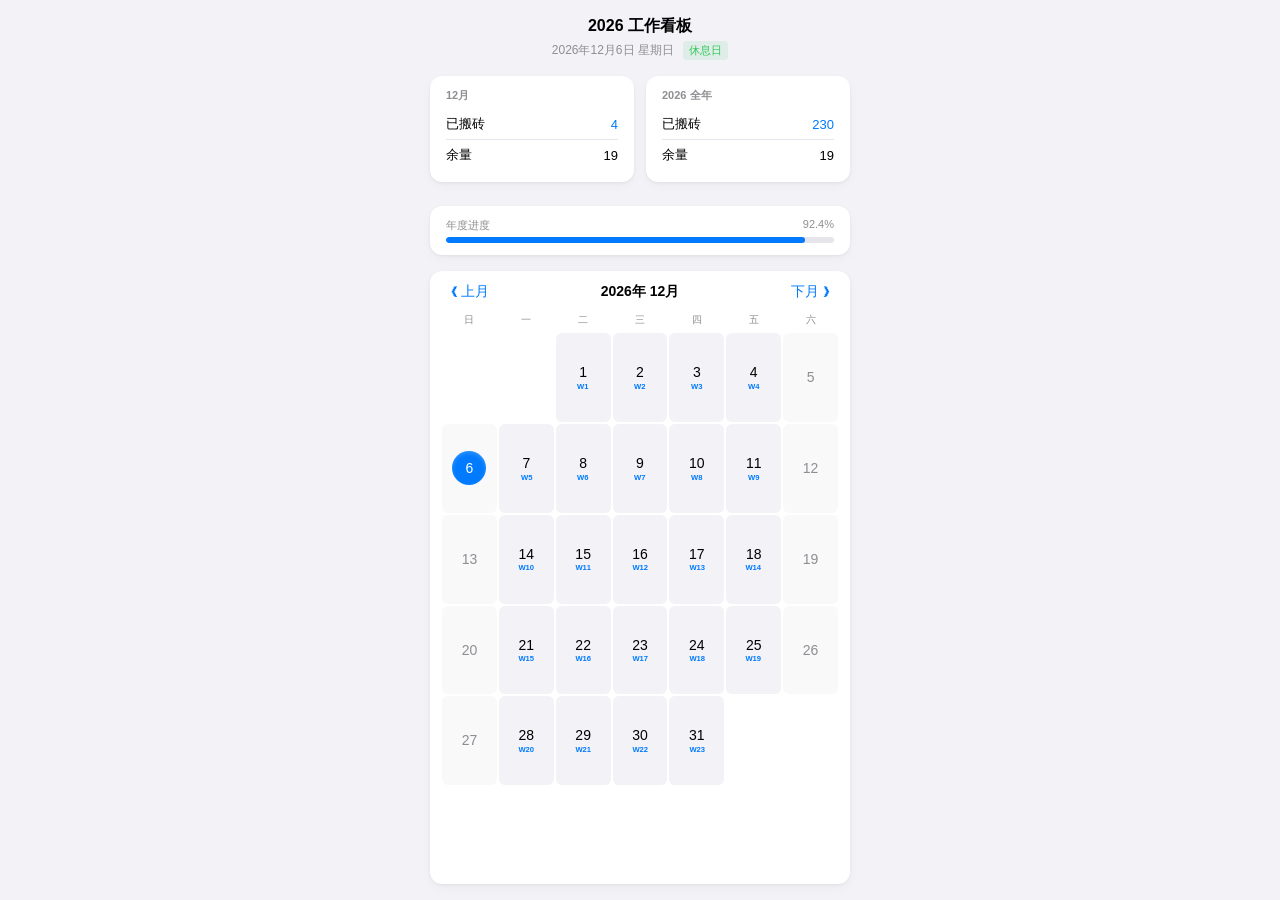
==== 工作日统计2026.html @ dcd43a5a "test" ====
<!doctype html>
<html lang="zh-CN">
  <head>
    <meta charset="UTF-8" />
    <meta
      name="viewport"
      content="width=device-width, initial-scale=1.0, maximum-scale=1.0, user-scalable=no"
    />
    <title>2026 工作日看板</title>
    <style>
      :root {
        --bg-color: #f2f2f7; /* iOS System Gray 6 */
        --card-bg: #ffffff;
        --text-main: #000000;
        --text-sec: #8e8e93; /* iOS System Gray */
        --blue: #007aff; /* iOS Blue */
        --red: #ff3b30; /* iOS Red */
        --green: #34c759; /* iOS Green */
        --border: #e5e5ea; /* iOS separator */
      }

      * {
        box-sizing: border-box;
        -webkit-tap-highlight-color: transparent;
      }

      body {
        font-family:
          -apple-system, BlinkMacSystemFont, "SF Pro Text", "Helvetica Neue",
          Arial, sans-serif;
        background-color: var(--bg-color);
        color: var(--text-main);
        margin: 0;
        padding: 16px;
        display: flex;
        justify-content: center;
        height: 100vh;
        overflow: hidden; /* 禁用全局滚动 */
        position: relative; /* 为词云层提供定位参考 */
      }

      /* 主体应用容器 - 提权盖在词云之上 */
      .app-container {
        width: 100%;
        max-width: 420px;
        display: flex;
        flex-direction: column;
        gap: 16px;
        height: 100%;
        z-index: 10;
      }

      /* 优化：增加高级质感阴影 */
      .card {
        background-color: var(--card-bg);
        border-radius: 12px;
        padding: 12px 16px;
        /* 两层阴影：一层大的环境光晕，一层小的实体投影 */
        box-shadow:
          0 4px 12px rgba(0, 0, 0, 0.03),
          0 1px 3px rgba(0, 0, 0, 0.06);
        transition:
          transform 0.2s,
          box-shadow 0.2s;
      }

      .card:hover {
        transform: translateY(-2px);
        box-shadow:
          0 8px 24px rgba(0, 0, 0, 0.04),
          0 2px 6px rgba(0, 0, 0, 0.08);
      }

      /* 头部状态 */
      .header {
        text-align: center;
      }
      .header h1 {
        font-size: 16px;
        font-weight: 600;
        margin: 0 0 4px 0;
      }
      .header .subtitle {
        font-size: 12px;
        color: var(--text-sec);
        margin: 0;
      }
      .status-badge {
        display: inline-block;
        padding: 2px 6px;
        border-radius: 4px;
        font-size: 11px;
        font-weight: 500;
        margin-left: 6px;
      }
      .status-work {
        background: rgba(0, 122, 255, 0.1);
        color: var(--blue);
      }
      .status-rest {
        background: rgba(52, 199, 89, 0.1);
        color: var(--green);
      }

      /* 统计区块 */
      .stats-grid {
        display: grid;
        grid-template-columns: 1fr 1fr;
        gap: 12px;
      }
      .list-group {
        display: flex;
        flex-direction: column;
      }
      .list-title {
        font-size: 11px;
        text-transform: uppercase;
        color: var(--text-sec);
        margin-bottom: 6px;
        font-weight: 600;
      }
      .list-item {
        display: flex;
        justify-content: space-between;
        align-items: center;
        padding: 6px 0;
        font-size: 13px;
        border-bottom: 0.5px solid var(--border);
      }
      .list-item:last-child {
        border-bottom: none;
      }
      .val {
        font-variant-numeric: tabular-nums;
        font-weight: 500;
      }

      /* 进度条 */
      .progress-wrapper {
        margin-top: 8px;
      }
      .progress-header {
        display: flex;
        justify-content: space-between;
        font-size: 11px;
        color: var(--text-sec);
        margin-bottom: 4px;
      }
      .progress-track {
        height: 6px;
        background-color: var(--border);
        border-radius: 3px;
        overflow: hidden;
      }
      .progress-fill {
        height: 100%;
        background-color: var(--blue);
        width: 0%;
        border-radius: 3px;
        transition: width 0.5s ease;
      }

      /* 日历区域 */
      .calendar-section {
        flex: 1;
        display: flex;
        flex-direction: column;
        overflow: hidden;
        padding: 8px 12px;
      }
      .cal-controls {
        display: flex;
        justify-content: space-between;
        align-items: center;
        margin-bottom: 8px;
      }
      .cal-controls button {
        background: none;
        border: none;
        color: var(--blue);
        font-size: 14px;
        padding: 4px 8px;
        cursor: pointer;
        font-weight: 500;
      }
      .cal-controls span {
        font-size: 14px;
        font-weight: 600;
        font-feature-settings: "tnum";
      }

      .cal-grid {
        flex: 1;
        display: grid;
        grid-template-rows: auto repeat(6, 1fr);
        grid-template-columns: repeat(7, 1fr);
        gap: 2px;
      }
      .cal-lbl {
        text-align: center;
        font-size: 10px;
        color: var(--text-sec);
        font-weight: 500;
        align-self: end;
        padding-bottom: 4px;
      }

      /* 日历单格 */
      .cal-day {
        background-color: var(--bg-color);
        border-radius: 6px;
        display: flex;
        flex-direction: column; /* 改为上下排布 */
        align-items: center;
        justify-content: center;
        position: relative;
        font-weight: 400;
      }
      /* 日期主数字层 */
      .cal-day > span.day-num {
        font-size: 14px;
        position: relative;
        z-index: 1;
        line-height: 1.2;
      }

      .cal-day.empty {
        background: none;
      }

      /* 状态色 */
      .day-work {
        color: var(--text-main);
      }
      .day-rest {
        color: var(--text-sec);
        background-color: #f9f9f9;
      }
      .day-holiday {
        color: var(--red);
        background-color: #fff2f2;
        font-weight: 500;
      }

      /* 
           优化：修复今日高亮圆圈问题
        */
      .day-today {
        color: white !important;
      }
      .day-today::before {
        content: "";
        position: absolute;
        width: clamp(28px, 90%, 34px); /* 稍微调大一点保证能包裹上下两排文字 */
        aspect-ratio: 1;
        background-color: var(--blue);
        border-radius: 50%;
        z-index: 0;
        /* 加一点内阴影提升质感 */
        box-shadow: inset 0 2px 4px rgba(255, 255, 255, 0.2);
      }

      /* 角标精细调整，恢复为上下布局的下半部分 */
      .badge {
        position: relative; /* 放弃 absolute，改回内部流布局定位 */
        font-size: 9px;
        color: var(--blue);
        font-weight: 600;
        line-height: 1;
        margin-top: 1px;
        z-index: 1;
        transform: scale(0.85); /* 稍微缩放一点让它不盖住主体字 */
      }
      /* 今天是工作日，角标变成半透明白 */
      .day-today .badge {
        color: rgba(255, 255, 255, 0.85);
      }
    </style>
  </head>
  <body>
    <div class="app-container">
      <div class="header">
        <h1>2026 工作看板</h1>
        <p class="subtitle" id="date-subtitle"></p>
      </div>

      <div class="stats-grid">
        <div class="card list-group">
          <div class="list-title" id="month-title">本月</div>
          <div class="list-item">
            <span>已搬砖</span>
            <span class="val" style="color: var(--blue)" id="m-pass">0</span>
          </div>
          <div class="list-item">
            <span>余量</span>
            <span class="val" id="m-rem">0</span>
          </div>
        </div>

        <div class="card list-group">
          <div class="list-title">2026 全年</div>
          <div class="list-item">
            <span>已搬砖</span>
            <span class="val" style="color: var(--blue)" id="y-pass">0</span>
          </div>
          <div class="list-item">
            <span>余量</span>
            <span class="val" id="y-rem">0</span>
          </div>
        </div>
      </div>

      <div class="card progress-wrapper">
        <div class="progress-header">
          <span>年度进度</span>
          <span id="prog-txt">0%</span>
        </div>
        <div class="progress-track">
          <div class="progress-fill" id="prog-bar"></div>
        </div>
      </div>

      <div class="card calendar-section">
        <div class="cal-controls">
          <button onclick="changeMonth(-1)">&#10094; 上月</button>
          <span id="cal-lbl">2026年 --月</span>
          <button onclick="changeMonth(1)">下月 &#10095;</button>
        </div>
        <div class="cal-grid" id="cal-grid">
          <!-- JS 渲染 -->
        </div>
      </div>
    </div>

    <script>
      // ===================================
      // 核心业务逻辑
      // ===================================
      const DATA = {
        h: new Set([
          "2026-01-01",
          "2026-01-02",
          "2026-01-03",
          "2026-02-15",
          "2026-02-16",
          "2026-02-17",
          "2026-02-18",
          "2026-02-19",
          "2026-02-20",
          "2026-02-21",
          "2026-02-22",
          "2026-02-23",
          "2026-04-04",
          "2026-04-05",
          "2026-04-06",
          "2026-05-01",
          "2026-05-02",
          "2026-05-03",
          "2026-05-04",
          "2026-05-05",
          "2026-06-19",
          "2026-06-20",
          "2026-06-21",
          "2026-09-25",
          "2026-09-26",
          "2026-09-27",
          "2026-10-01",
          "2026-10-02",
          "2026-10-03",
          "2026-10-04",
          "2026-10-05",
          "2026-10-06",
          "2026-10-07",
        ]),
        w: new Set([
          "2026-01-04",
          "2026-02-14",
          "2026-02-28",
          "2026-04-26",
          "2026-05-10",
          "2026-09-20",
          "2026-09-28",
          "2026-10-10",
        ]),
      };

      const sysT = new Date();
      const t = sysT.getFullYear() === 2026 ? sysT : new Date(2026, 1, 28);
      let viewM = t.getMonth();

      const fmt = (d) =>
        d.getFullYear() +
        "-" +
        String(d.getMonth() + 1).padStart(2, "0") +
        "-" +
        String(d.getDate()).padStart(2, "0");

      function isWork(date) {
        const s = fmt(date);
        if (DATA.w.has(s)) return true;
        if (DATA.h.has(s)) return false;
        const d = date.getDay();
        return d > 0 && d < 6;
      }

      function calc() {
        let yp = 0,
          yt = 0,
          mp = 0,
          mr = 0;
        const s = new Date(2026, 0, 1),
          e = new Date(2026, 11, 31);

        for (let d = new Date(s); d <= e; d.setDate(d.getDate() + 1)) {
          const w = isWork(d);
          if (w) {
            yt++;
            if (d <= t) yp++;
          }
          if (d.getMonth() === t.getMonth() && w) {
            if (d <= t) mp++;
            else mr++;
          }
        }

        document.getElementById("y-pass").innerText = yp;
        document.getElementById("y-rem").innerText = yt - yp;
        document.getElementById("m-pass").innerText = mp;
        document.getElementById("m-rem").innerText = mr;
        document.getElementById("month-title").innerText =
          `${t.getMonth() + 1}月`;

        const pct = ((yp / yt) * 100).toFixed(1);
        document.getElementById("prog-txt").innerText = pct + "%";
        setTimeout(() => {
          document.getElementById("prog-bar").style.width = pct + "%";
        }, 100);

        const tWork = isWork(t);
        const tag = tWork
          ? `<span class="status-badge status-work">工作日</span>`
          : `<span class="status-badge status-rest">休息日</span>`;
        document.getElementById("date-subtitle").innerHTML =
          `${t.getFullYear()}年${t.getMonth() + 1}月${t.getDate()}日 星期${["日", "一", "二", "三", "四", "五", "六"][t.getDay()]} ${tag}`;
      }

      function buildCal(y, m) {
        const grid = document.getElementById("cal-grid");
        grid.innerHTML = "";
        document.getElementById("cal-lbl").innerText = `${y}年 ${m + 1}月`;

        // 标头
        ["日", "一", "二", "三", "四", "五", "六"].forEach((txt) => {
          const di = document.createElement("div");
          di.className = "cal-lbl";
          di.innerText = txt;
          grid.appendChild(di);
        });

        const firstD = new Date(y, m, 1).getDay();
        const days = new Date(y, m + 1, 0).getDate();

        for (let i = 0; i < firstD; i++) {
          const di = document.createElement("div");
          di.className = "cal-day empty";
          grid.appendChild(di);
        }

        let wCnt = 0;
        const todayStr = fmt(t);

        for (let day = 1; day <= days; day++) {
          const date = new Date(y, m, day);
          const str = fmt(date);
          const work = isWork(date);

          if (work) wCnt++;

          const di = document.createElement("div");
          di.className = "cal-day";

          if (work) di.classList.add("day-work");
          else if (DATA.h.has(str)) di.classList.add("day-holiday");
          else di.classList.add("day-rest");

          if (str === todayStr) {
            di.classList.add("day-today");
          }

          // 用内层 span 保护日期数字的独立层级，分离为单独的 HTML
          let innerHTML = `<span class="day-num">${day}</span>`;

          if (work) {
            innerHTML += `<span class="badge">W${wCnt}</span>`;
          }

          di.innerHTML = innerHTML;
          grid.appendChild(di);
        }
      }

      function changeMonth(d) {
        viewM += d;
        if (viewM > 11) {
          viewM = 0;
        }
        if (viewM < 0) {
          viewM = 11;
        }
        buildCal(2026, viewM);
      }

      calc();
      buildCal(2026, viewM);
    </script>
  </body>
</html>
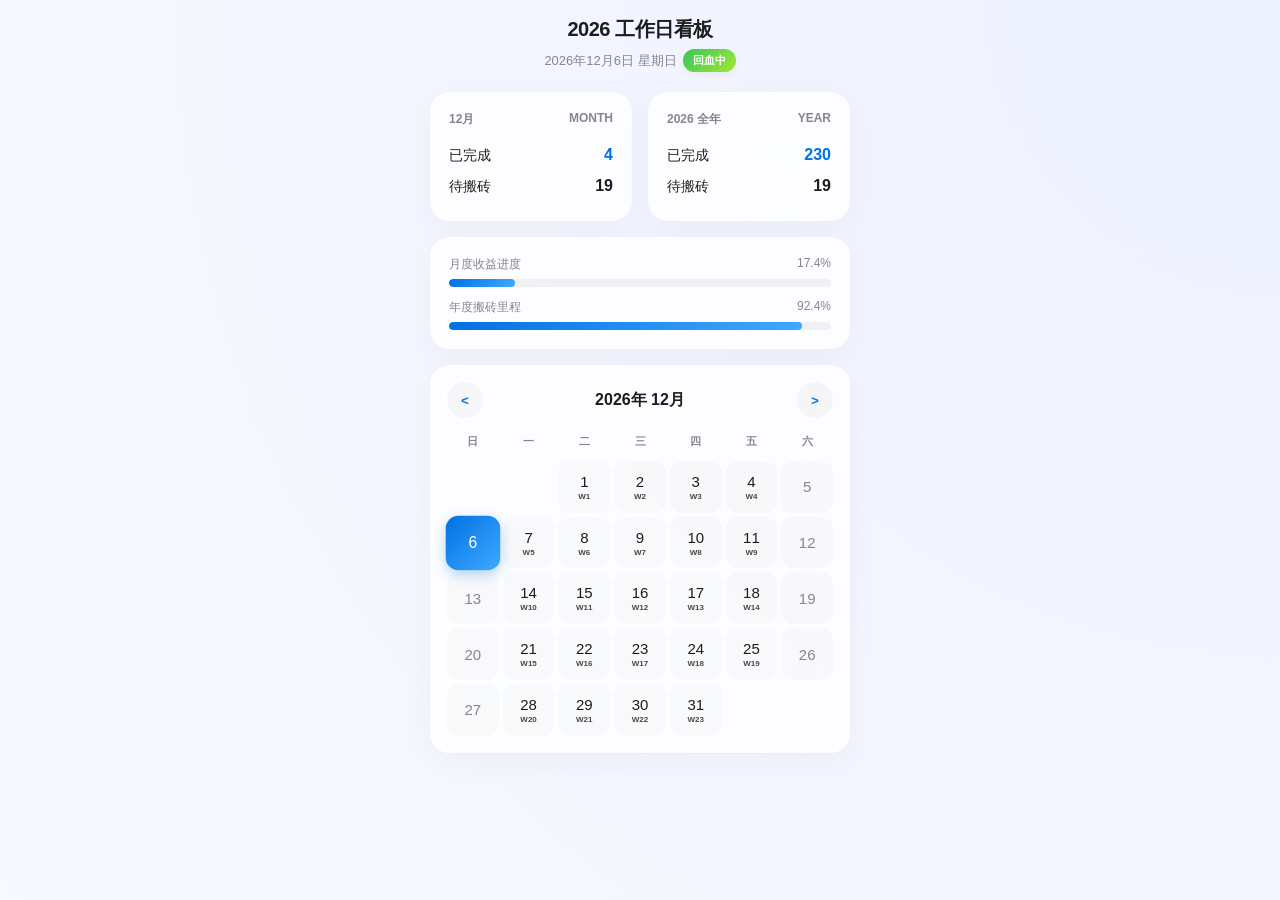
==== commit c5fa539a: "2281640test" ====
--- a/工作日统计2026.html
+++ b/工作日统计2026.html
@@ -4,19 +4,21 @@
     <meta charset="UTF-8" />
     <meta
       name="viewport"
-      content="width=device-width, initial-scale=1.0, maximum-scale=1.0, user-scalable=no"
+      content="width=device-width, initial-scale=1.0, maximum-scale=1.0, user-scalable=no, viewport-fit=cover"
     />
     <title>2026 工作日看板</title>
     <style>
       :root {
-        --bg-color: #f2f2f7; /* iOS System Gray 6 */
-        --card-bg: #ffffff;
-        --text-main: #000000;
-        --text-sec: #8e8e93; /* iOS System Gray */
-        --blue: #007aff; /* iOS Blue */
-        --red: #ff3b30; /* iOS Red */
-        --green: #34c759; /* iOS Green */
-        --border: #e5e5ea; /* iOS separator */
+        --bg-color: #f8f9ff;
+        --card-bg: rgba(255, 255, 255, 0.8);
+        --text-main: #1d1d1f;
+        --text-sec: #86868b;
+        --blue: #0071e3;
+        --blue-grad: linear-gradient(135deg, #0071e3, #40a9ff);
+        --red: #ff3b30;
+        --green: #34c759;
+        --border: rgba(0, 0, 0, 0.05);
+        --glass-border: rgba(255, 255, 255, 0.3);
       }
 
       * {
@@ -28,350 +30,351 @@
         font-family:
           -apple-system, BlinkMacSystemFont, "SF Pro Text", "Helvetica Neue",
           Arial, sans-serif;
-        background-color: var(--bg-color);
+        background: radial-gradient(circle at top right, #eef2ff, #f8f9ff);
         color: var(--text-main);
         margin: 0;
         padding: 16px;
         display: flex;
         justify-content: center;
-        height: 100vh;
-        overflow: hidden; /* 禁用全局滚动 */
-        position: relative; /* 为词云层提供定位参考 */
-      }
-
-      /* 主体应用容器 - 提权盖在词云之上 */
+        min-height: 100vh;
+        overflow-x: hidden;
+      }
+
       .app-container {
         width: 100%;
         max-width: 420px;
         display: flex;
         flex-direction: column;
         gap: 16px;
-        height: 100%;
         z-index: 10;
-      }
-
-      /* 优化：增加高级质感阴影 */
+        padding-bottom: 32px;
+      }
+
       .card {
         background-color: var(--card-bg);
-        border-radius: 12px;
-        padding: 12px 16px;
-        /* 两层阴影：一层大的环境光晕，一层小的实体投影 */
-        box-shadow:
-          0 4px 12px rgba(0, 0, 0, 0.03),
-          0 1px 3px rgba(0, 0, 0, 0.06);
+        backdrop-filter: blur(20px);
+        -webkit-backdrop-filter: blur(20px);
+        border-radius: 20px;
+        padding: 18px;
+        border: 1px solid var(--glass-border);
+        box-shadow: 0 8px 32px rgba(0, 0, 0, 0.04);
         transition:
-          transform 0.2s,
-          box-shadow 0.2s;
-      }
-
-      .card:hover {
-        transform: translateY(-2px);
-        box-shadow:
-          0 8px 24px rgba(0, 0, 0, 0.04),
-          0 2px 6px rgba(0, 0, 0, 0.08);
-      }
-
-      /* 头部状态 */
+          transform 0.3s cubic-bezier(0.34, 1.56, 0.64, 1),
+          box-shadow 0.3s;
+      }
+
+      .card:active {
+        transform: scale(0.98);
+      }
+
       .header {
         text-align: center;
+        margin-bottom: 4px;
       }
       .header h1 {
-        font-size: 16px;
-        font-weight: 600;
-        margin: 0 0 4px 0;
+        font-size: 20px;
+        font-weight: 700;
+        margin: 0 0 6px 0;
+        letter-spacing: -0.5px;
       }
       .header .subtitle {
-        font-size: 12px;
+        font-size: 13px;
         color: var(--text-sec);
         margin: 0;
+        display: flex;
+        align-items: center;
+        justify-content: center;
+        gap: 6px;
       }
       .status-badge {
-        display: inline-block;
-        padding: 2px 6px;
-        border-radius: 4px;
+        padding: 4px 10px;
+        border-radius: 20px;
         font-size: 11px;
-        font-weight: 500;
-        margin-left: 6px;
+        font-weight: 600;
+        box-shadow: 0 2px 8px rgba(0, 0, 0, 0.05);
       }
       .status-work {
-        background: rgba(0, 122, 255, 0.1);
-        color: var(--blue);
+        background: var(--blue-grad);
+        color: white;
       }
       .status-rest {
-        background: rgba(52, 199, 89, 0.1);
-        color: var(--green);
-      }
-
-      /* 统计区块 */
+        background: linear-gradient(135deg, #34c759, #a3e635);
+        color: white;
+      }
+
       .stats-grid {
         display: grid;
         grid-template-columns: 1fr 1fr;
+        gap: 16px;
+      }
+      .list-title {
+        font-size: 12px;
+        color: var(--text-sec);
+        margin-bottom: 12px;
+        font-weight: 600;
+        display: flex;
+        justify-content: space-between;
+      }
+      .list-item {
+        display: flex;
+        justify-content: space-between;
+        align-items: baseline;
+        padding: 6px 0;
+        font-size: 14px;
+      }
+      .val {
+        font-variant-numeric: tabular-nums;
+        font-weight: 700;
+        font-size: 16px;
+      }
+
+      .progress-section {
+        display: flex;
+        flex-direction: column;
         gap: 12px;
       }
-      .list-group {
-        display: flex;
-        flex-direction: column;
-      }
-      .list-title {
-        font-size: 11px;
-        text-transform: uppercase;
+      .progress-group {
+        width: 100%;
+      }
+      .progress-header {
+        display: flex;
+        justify-content: space-between;
+        font-size: 12px;
         color: var(--text-sec);
         margin-bottom: 6px;
-        font-weight: 600;
-      }
-      .list-item {
+        font-weight: 500;
+      }
+      .progress-track {
+        height: 8px;
+        background-color: rgba(0, 0, 0, 0.05);
+        border-radius: 4px;
+        overflow: hidden;
+      }
+      .progress-fill {
+        height: 100%;
+        background: var(--blue-grad);
+        width: 0%;
+        border-radius: 4px;
+        transition: width 1s cubic-bezier(0.16, 1, 0.3, 1);
+      }
+
+      .calendar-section {
+        padding: 16px;
+      }
+      .cal-controls {
         display: flex;
         justify-content: space-between;
         align-items: center;
-        padding: 6px 0;
-        font-size: 13px;
-        border-bottom: 0.5px solid var(--border);
-      }
-      .list-item:last-child {
-        border-bottom: none;
-      }
-      .val {
-        font-variant-numeric: tabular-nums;
-        font-weight: 500;
-      }
-
-      /* 进度条 */
-      .progress-wrapper {
-        margin-top: 8px;
-      }
-      .progress-header {
-        display: flex;
-        justify-content: space-between;
+        margin-bottom: 16px;
+      }
+      .cal-controls button {
+        background: rgba(0, 0, 0, 0.03);
+        border: none;
+        color: var(--blue);
+        width: 36px;
+        height: 36px;
+        border-radius: 18px;
+        display: flex;
+        align-items: center;
+        justify-content: center;
+        cursor: pointer;
+        transition: background 0.2s;
+      }
+      .cal-controls button:hover {
+        background: rgba(0, 0, 0, 0.06);
+      }
+      .cal-controls span {
+        font-size: 16px;
+        font-weight: 700;
+      }
+
+      .cal-grid {
+        display: grid;
+        grid-template-columns: repeat(7, 1fr);
+        gap: 4px;
+      }
+      .cal-lbl {
+        text-align: center;
         font-size: 11px;
         color: var(--text-sec);
-        margin-bottom: 4px;
-      }
-      .progress-track {
-        height: 6px;
-        background-color: var(--border);
-        border-radius: 3px;
-        overflow: hidden;
-      }
-      .progress-fill {
-        height: 100%;
-        background-color: var(--blue);
-        width: 0%;
-        border-radius: 3px;
-        transition: width 0.5s ease;
-      }
-
-      /* 日历区域 */
-      .calendar-section {
-        flex: 1;
+        font-weight: 600;
+        padding-bottom: 8px;
+      }
+
+      .cal-day {
+        aspect-ratio: 1;
+        border-radius: 12px;
         display: flex;
         flex-direction: column;
-        overflow: hidden;
-        padding: 8px 12px;
-      }
-      .cal-controls {
-        display: flex;
-        justify-content: space-between;
-        align-items: center;
-        margin-bottom: 8px;
-      }
-      .cal-controls button {
-        background: none;
-        border: none;
-        color: var(--blue);
-        font-size: 14px;
-        padding: 4px 8px;
-        cursor: pointer;
-        font-weight: 500;
-      }
-      .cal-controls span {
-        font-size: 14px;
-        font-weight: 600;
-        font-feature-settings: "tnum";
-      }
-
-      .cal-grid {
-        flex: 1;
-        display: grid;
-        grid-template-rows: auto repeat(6, 1fr);
-        grid-template-columns: repeat(7, 1fr);
-        gap: 2px;
-      }
-      .cal-lbl {
-        text-align: center;
-        font-size: 10px;
-        color: var(--text-sec);
-        font-weight: 500;
-        align-self: end;
-        padding-bottom: 4px;
-      }
-
-      /* 日历单格 */
-      .cal-day {
-        background-color: var(--bg-color);
-        border-radius: 6px;
-        display: flex;
-        flex-direction: column; /* 改为上下排布 */
         align-items: center;
         justify-content: center;
         position: relative;
-        font-weight: 400;
-      }
-      /* 日期主数字层 */
-      .cal-day > span.day-num {
-        font-size: 14px;
-        position: relative;
-        z-index: 1;
-        line-height: 1.2;
+        font-size: 15px;
+        background: rgba(0, 0, 0, 0.02);
+        cursor: default;
       }
 
       .cal-day.empty {
         background: none;
       }
 
-      /* 状态色 */
-      .day-work {
-        color: var(--text-main);
-      }
-      .day-rest {
-        color: var(--text-sec);
-        background-color: #f9f9f9;
-      }
       .day-holiday {
         color: var(--red);
         background-color: #fff2f2;
+      }
+      .day-rest {
+        color: var(--text-sec);
+      }
+      .day-work {
+        color: var(--text-main);
         font-weight: 500;
       }
 
-      /* 
-           优化：修复今日高亮圆圈问题
-        */
       .day-today {
+        background: var(--blue-grad);
         color: white !important;
-      }
-      .day-today::before {
-        content: "";
+        box-shadow: 0 4px 12px rgba(0, 113, 227, 0.3);
+        transform: scale(1.05);
+        z-index: 2;
+      }
+
+      .badge {
+        font-size: 8px;
+        font-weight: 700;
+        margin-top: 2px;
+        opacity: 0.8;
+      }
+      .holiday-name {
         position: absolute;
-        width: clamp(28px, 90%, 34px); /* 稍微调大一点保证能包裹上下两排文字 */
-        aspect-ratio: 1;
-        background-color: var(--blue);
-        border-radius: 50%;
-        z-index: 0;
-        /* 加一点内阴影提升质感 */
-        box-shadow: inset 0 2px 4px rgba(255, 255, 255, 0.2);
-      }
-
-      /* 角标精细调整，恢复为上下布局的下半部分 */
-      .badge {
-        position: relative; /* 放弃 absolute，改回内部流布局定位 */
-        font-size: 9px;
-        color: var(--blue);
+        top: 2px;
+        right: 4px;
+        font-size: 7px;
         font-weight: 600;
-        line-height: 1;
-        margin-top: 1px;
-        z-index: 1;
-        transform: scale(0.85); /* 稍微缩放一点让它不盖住主体字 */
-      }
-      /* 今天是工作日，角标变成半透明白 */
-      .day-today .badge {
-        color: rgba(255, 255, 255, 0.85);
+      }
+
+      @keyframes fadeIn {
+        from {
+          opacity: 0;
+          transform: translateY(10px);
+        }
+        to {
+          opacity: 1;
+          transform: translateY(0);
+        }
+      }
+
+      .app-container > * {
+        animation: fadeIn 0.6s cubic-bezier(0.16, 1, 0.3, 1) both;
+      }
+      .app-container > *:nth-child(2) {
+        animation-delay: 0.1s;
+      }
+      .app-container > *:nth-child(3) {
+        animation-delay: 0.2s;
+      }
+      .app-container > *:nth-child(4) {
+        animation-delay: 0.3s;
       }
     </style>
   </head>
   <body>
     <div class="app-container">
       <div class="header">
-        <h1>2026 工作看板</h1>
+        <h1>2026 工作日看板</h1>
         <p class="subtitle" id="date-subtitle"></p>
       </div>
 
       <div class="stats-grid">
-        <div class="card list-group">
-          <div class="list-title" id="month-title">本月</div>
+        <div class="card">
+          <div class="list-title">
+            <span id="month-title">--月</span><span>MONTH</span>
+          </div>
           <div class="list-item">
-            <span>已搬砖</span>
-            <span class="val" style="color: var(--blue)" id="m-pass">0</span>
+            <span>已完成</span
+            ><span class="val" style="color: var(--blue)" id="m-pass">0</span>
           </div>
           <div class="list-item">
-            <span>余量</span>
-            <span class="val" id="m-rem">0</span>
+            <span>待搬砖</span><span class="val" id="m-rem">0</span>
           </div>
         </div>
-
-        <div class="card list-group">
-          <div class="list-title">2026 全年</div>
+        <div class="card">
+          <div class="list-title"><span>2026 全年</span><span>YEAR</span></div>
           <div class="list-item">
-            <span>已搬砖</span>
-            <span class="val" style="color: var(--blue)" id="y-pass">0</span>
+            <span>已完成</span
+            ><span class="val" style="color: var(--blue)" id="y-pass">0</span>
           </div>
           <div class="list-item">
-            <span>余量</span>
-            <span class="val" id="y-rem">0</span>
+            <span>待搬砖</span><span class="val" id="y-rem">0</span>
           </div>
         </div>
       </div>
 
-      <div class="card progress-wrapper">
-        <div class="progress-header">
-          <span>年度进度</span>
-          <span id="prog-txt">0%</span>
+      <div class="card progress-section">
+        <div class="progress-group">
+          <div class="progress-header">
+            <span>月度收益进度</span><span id="m-prog-txt">0%</span>
+          </div>
+          <div class="progress-track">
+            <div class="progress-fill" id="m-prog-bar"></div>
+          </div>
         </div>
-        <div class="progress-track">
-          <div class="progress-fill" id="prog-bar"></div>
+        <div class="progress-group">
+          <div class="progress-header">
+            <span>年度搬砖里程</span><span id="y-prog-txt">0%</span>
+          </div>
+          <div class="progress-track">
+            <div class="progress-fill" id="y-prog-bar"></div>
+          </div>
         </div>
       </div>
 
       <div class="card calendar-section">
         <div class="cal-controls">
-          <button onclick="changeMonth(-1)">&#10094; 上月</button>
+          <button onclick="changeMonth(-1)"><b>&lt;</b></button>
           <span id="cal-lbl">2026年 --月</span>
-          <button onclick="changeMonth(1)">下月 &#10095;</button>
+          <button onclick="changeMonth(1)"><b>&gt;</b></button>
         </div>
-        <div class="cal-grid" id="cal-grid">
-          <!-- JS 渲染 -->
-        </div>
+        <div class="cal-grid" id="cal-grid"></div>
       </div>
     </div>
 
     <script>
-      // ===================================
-      // 核心业务逻辑
-      // ===================================
       const DATA = {
-        h: new Set([
-          "2026-01-01",
-          "2026-01-02",
-          "2026-01-03",
-          "2026-02-15",
-          "2026-02-16",
-          "2026-02-17",
-          "2026-02-18",
-          "2026-02-19",
-          "2026-02-20",
-          "2026-02-21",
-          "2026-02-22",
-          "2026-02-23",
-          "2026-04-04",
-          "2026-04-05",
-          "2026-04-06",
-          "2026-05-01",
-          "2026-05-02",
-          "2026-05-03",
-          "2026-05-04",
-          "2026-05-05",
-          "2026-06-19",
-          "2026-06-20",
-          "2026-06-21",
-          "2026-09-25",
-          "2026-09-26",
-          "2026-09-27",
-          "2026-10-01",
-          "2026-10-02",
-          "2026-10-03",
-          "2026-10-04",
-          "2026-10-05",
-          "2026-10-06",
-          "2026-10-07",
-        ]),
+        h: {
+          "2026-01-01": "元旦",
+          "2026-01-02": "元旦",
+          "2026-01-03": "元旦",
+          "2026-02-15": "春节",
+          "2026-02-16": "春节",
+          "2026-02-17": "春节",
+          "2026-02-18": "春节",
+          "2026-02-19": "春节",
+          "2026-02-20": "春节",
+          "2026-02-21": "春节",
+          "2026-02-22": "春节",
+          "2026-02-23": "春节",
+          "2026-04-04": "清明",
+          "2026-04-05": "清明",
+          "2026-04-06": "清明",
+          "2026-05-01": "五一",
+          "2026-05-02": "五一",
+          "2026-05-03": "五一",
+          "2026-05-04": "五一",
+          "2026-05-05": "五一",
+          "2026-06-19": "端午",
+          "2026-06-20": "端午",
+          "2026-06-21": "端午",
+          "2026-09-25": "中秋",
+          "2026-09-26": "中秋",
+          "2026-09-27": "中秋",
+          "2026-10-01": "国庆",
+          "2026-10-02": "国庆",
+          "2026-10-03": "国庆",
+          "2026-10-04": "国庆",
+          "2026-10-05": "国庆",
+          "2026-10-06": "国庆",
+          "2026-10-07": "国庆",
+        },
         w: new Set([
           "2026-01-04",
           "2026-02-14",
@@ -385,20 +388,17 @@
       };
 
       const sysT = new Date();
+      // 固定为2026年，如果现在就是2026年则用实际日期，否则模拟一个日期
       const t = sysT.getFullYear() === 2026 ? sysT : new Date(2026, 1, 28);
       let viewM = t.getMonth();
 
       const fmt = (d) =>
-        d.getFullYear() +
-        "-" +
-        String(d.getMonth() + 1).padStart(2, "0") +
-        "-" +
-        String(d.getDate()).padStart(2, "0");
+        `${d.getFullYear()}-${String(d.getMonth() + 1).padStart(2, "0")}-${String(d.getDate()).padStart(2, "0")}`;
 
       function isWork(date) {
         const s = fmt(date);
         if (DATA.w.has(s)) return true;
-        if (DATA.h.has(s)) return false;
+        if (DATA.h[s]) return false;
         const d = date.getDay();
         return d > 0 && d < 6;
       }
@@ -407,7 +407,7 @@
         let yp = 0,
           yt = 0,
           mp = 0,
-          mr = 0;
+          mt = 0;
         const s = new Date(2026, 0, 1),
           e = new Date(2026, 11, 31);
 
@@ -416,30 +416,34 @@
           if (w) {
             yt++;
             if (d <= t) yp++;
-          }
-          if (d.getMonth() === t.getMonth() && w) {
-            if (d <= t) mp++;
-            else mr++;
+            if (d.getMonth() === t.getMonth()) {
+              mt++;
+              if (d <= t) mp++;
+            }
           }
         }
 
         document.getElementById("y-pass").innerText = yp;
         document.getElementById("y-rem").innerText = yt - yp;
         document.getElementById("m-pass").innerText = mp;
-        document.getElementById("m-rem").innerText = mr;
+        document.getElementById("m-rem").innerText = mt - mp;
         document.getElementById("month-title").innerText =
           `${t.getMonth() + 1}月`;
 
-        const pct = ((yp / yt) * 100).toFixed(1);
-        document.getElementById("prog-txt").innerText = pct + "%";
+        const yPct = ((yp / yt) * 100).toFixed(1);
+        const mPct = ((mp / mt) * 100).toFixed(1);
+        document.getElementById("y-prog-txt").innerText = yPct + "%";
+        document.getElementById("m-prog-txt").innerText = mPct + "%";
+
         setTimeout(() => {
-          document.getElementById("prog-bar").style.width = pct + "%";
-        }, 100);
+          document.getElementById("y-prog-bar").style.width = yPct + "%";
+          document.getElementById("m-prog-bar").style.width = mPct + "%";
+        }, 300);
 
         const tWork = isWork(t);
         const tag = tWork
-          ? `<span class="status-badge status-work">工作日</span>`
-          : `<span class="status-badge status-rest">休息日</span>`;
+          ? `<span class="status-badge status-work">搬砖中</span>`
+          : `<span class="status-badge status-rest">回血中</span>`;
         document.getElementById("date-subtitle").innerHTML =
           `${t.getFullYear()}年${t.getMonth() + 1}月${t.getDate()}日 星期${["日", "一", "二", "三", "四", "五", "六"][t.getDay()]} ${tag}`;
       }
@@ -449,7 +453,6 @@
         grid.innerHTML = "";
         document.getElementById("cal-lbl").innerText = `${y}年 ${m + 1}月`;
 
-        // 标头
         ["日", "一", "二", "三", "四", "五", "六"].forEach((txt) => {
           const di = document.createElement("div");
           di.className = "cal-lbl";
@@ -459,54 +462,44 @@
 
         const firstD = new Date(y, m, 1).getDay();
         const days = new Date(y, m + 1, 0).getDate();
+        const todayStr = fmt(t);
 
         for (let i = 0; i < firstD; i++) {
-          const di = document.createElement("div");
-          di.className = "cal-day empty";
-          grid.appendChild(di);
+          grid.appendChild(
+            Object.assign(document.createElement("div"), {
+              className: "cal-day empty",
+            }),
+          );
         }
 
         let wCnt = 0;
-        const todayStr = fmt(t);
-
         for (let day = 1; day <= days; day++) {
           const date = new Date(y, m, day);
           const str = fmt(date);
           const work = isWork(date);
-
+          const holidayName = DATA.h[str];
           if (work) wCnt++;
 
           const di = document.createElement("div");
           di.className = "cal-day";
-
-          if (work) di.classList.add("day-work");
-          else if (DATA.h.has(str)) di.classList.add("day-holiday");
-          else di.classList.add("day-rest");
-
-          if (str === todayStr) {
-            di.classList.add("day-today");
-          }
-
-          // 用内层 span 保护日期数字的独立层级，分离为单独的 HTML
-          let innerHTML = `<span class="day-num">${day}</span>`;
-
-          if (work) {
-            innerHTML += `<span class="badge">W${wCnt}</span>`;
-          }
-
-          di.innerHTML = innerHTML;
+          if (str === todayStr) di.classList.add("day-today");
+          else if (holidayName) di.classList.add("day-holiday");
+          else if (!work) di.classList.add("day-rest");
+          else di.classList.add("day-work");
+
+          di.innerHTML = `<span class="day-num">${day}</span>`;
+          if (work) di.innerHTML += `<span class="badge">W${wCnt}</span>`;
+          if (holidayName)
+            di.innerHTML += `<span class="holiday-name">${holidayName}</span>`;
+
           grid.appendChild(di);
         }
       }
 
       function changeMonth(d) {
         viewM += d;
-        if (viewM > 11) {
-          viewM = 0;
-        }
-        if (viewM < 0) {
-          viewM = 11;
-        }
+        if (viewM > 11) viewM = 0;
+        else if (viewM < 0) viewM = 11;
         buildCal(2026, viewM);
       }
 
